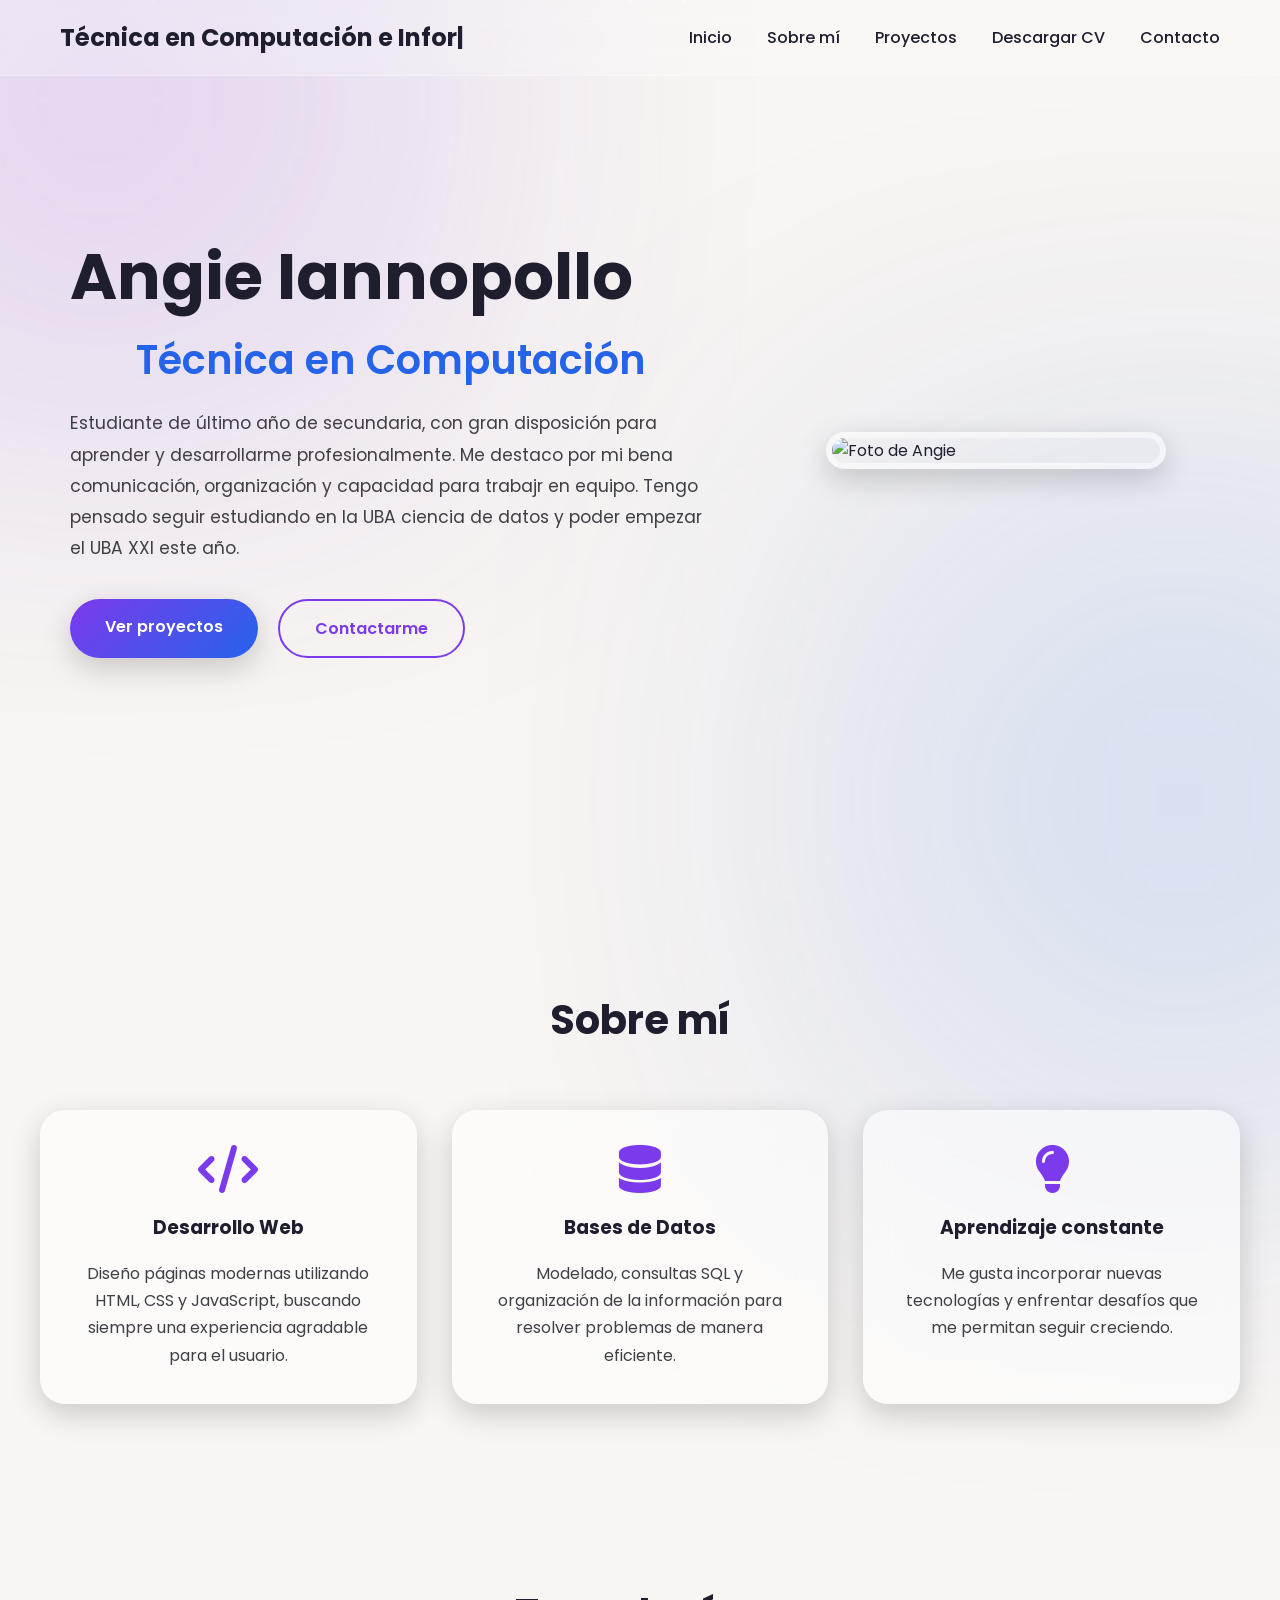
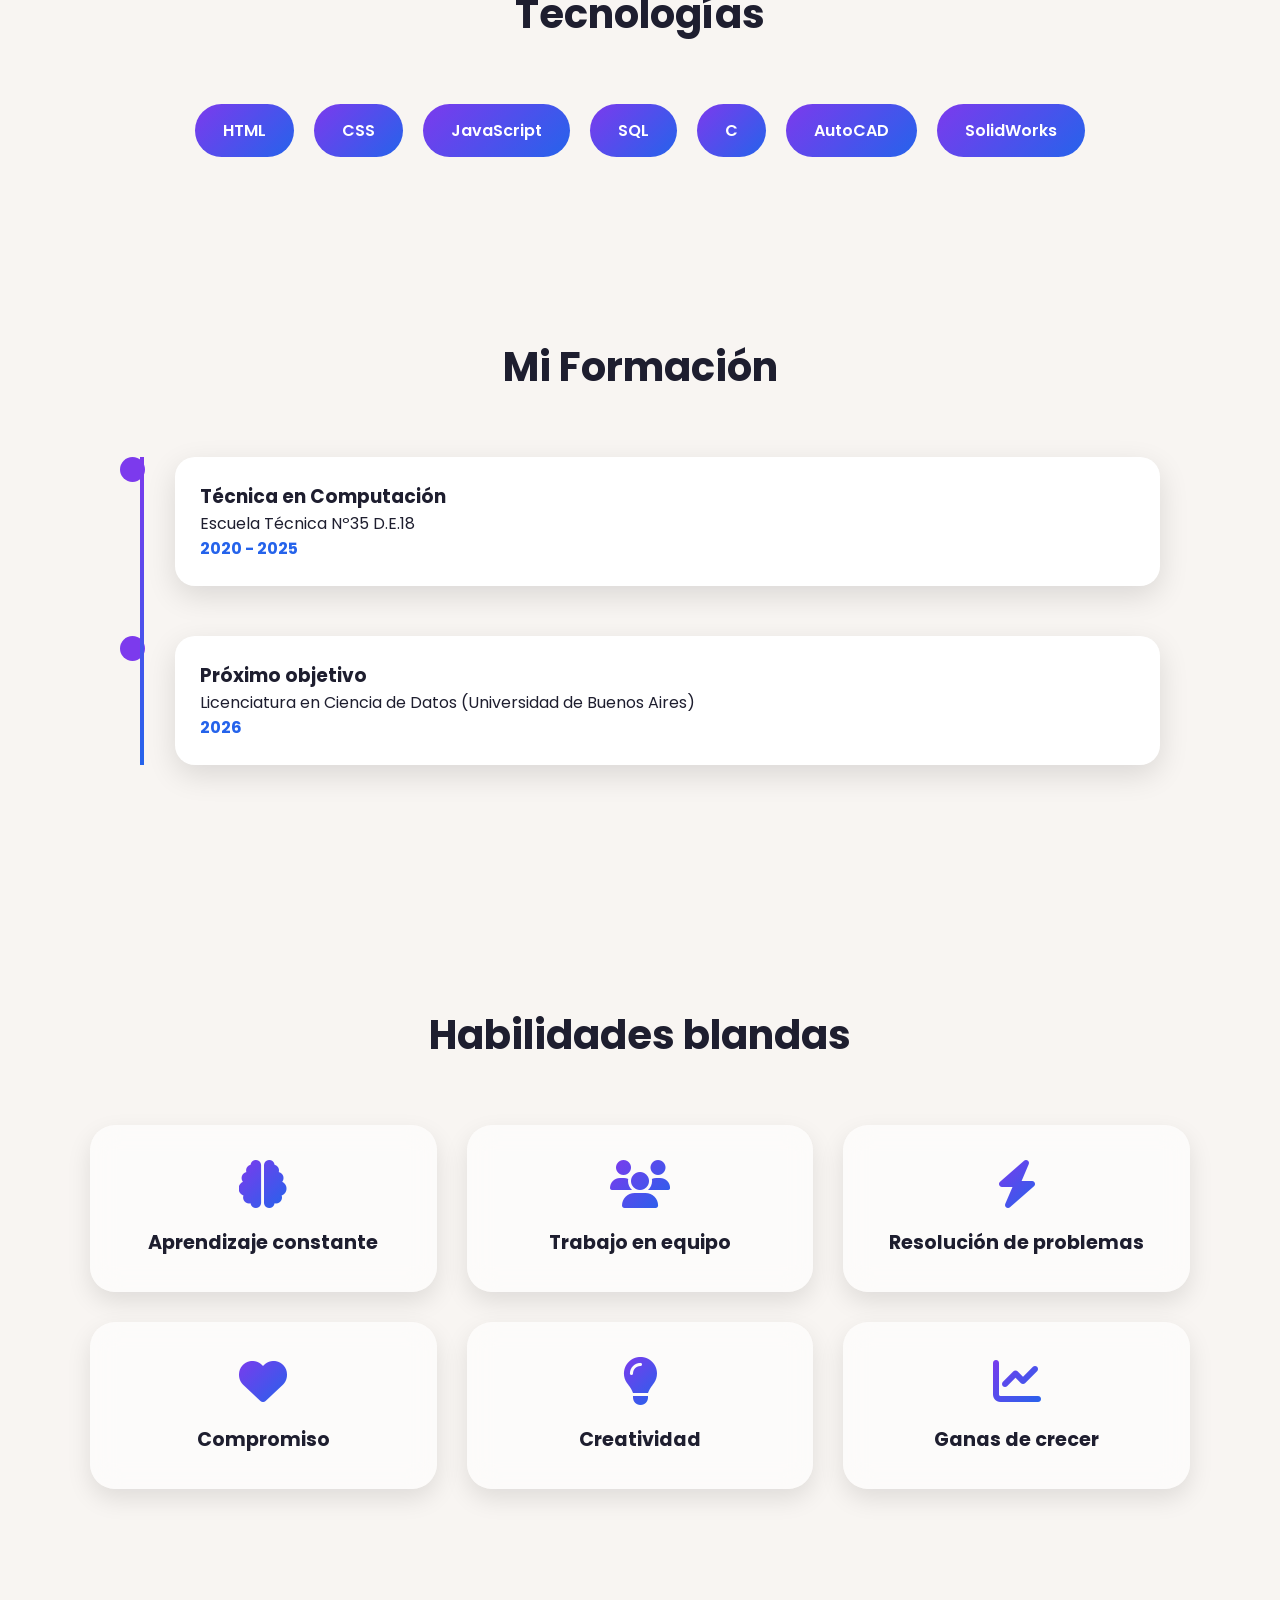
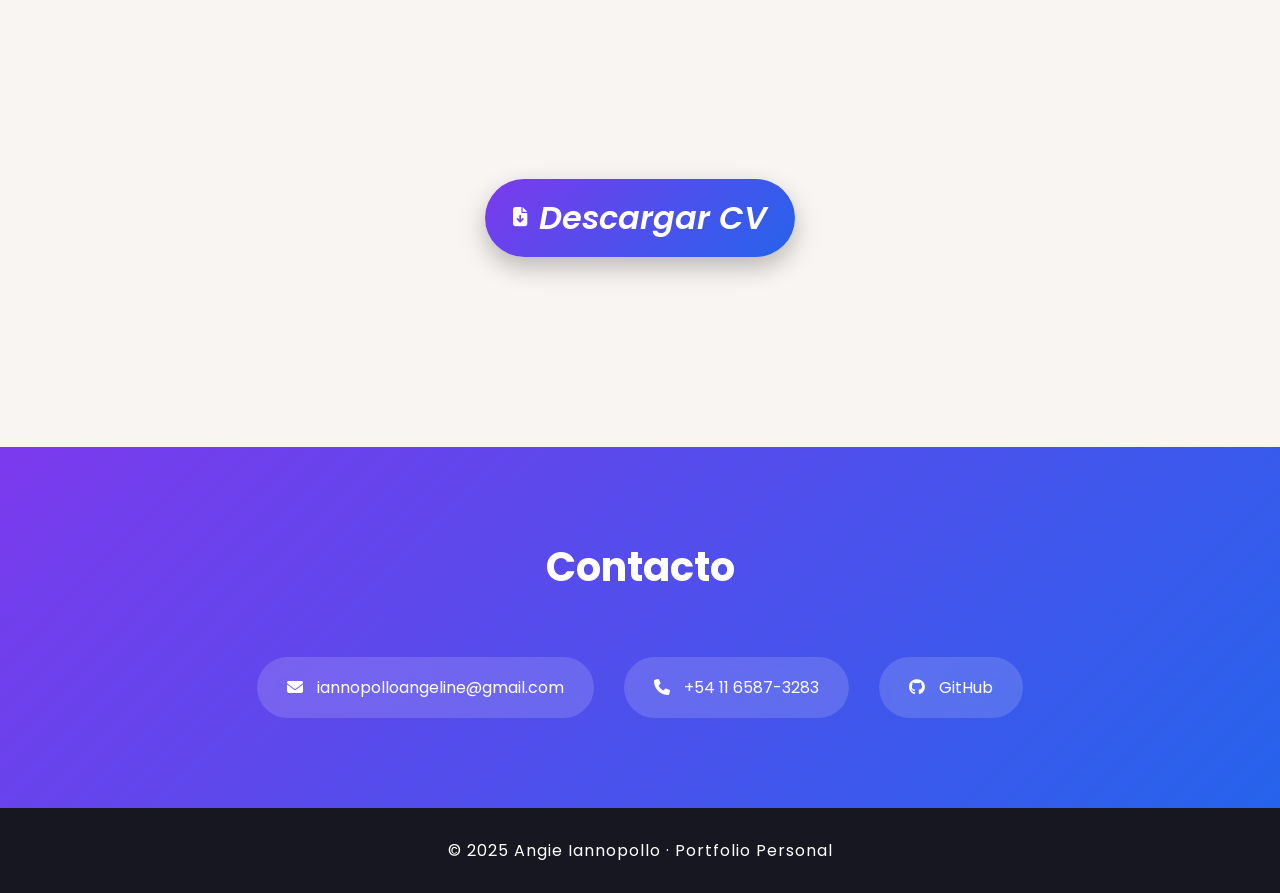
==== index.html @ 04ce960a "Subo todos los archivos de mi CV online" ====
<!DOCTYPE html>
<html lang="es">

<head>

    <meta charset="UTF-8">
    <meta name="viewport" content="width=device-width, initial-scale=1.0">

    <title>Angie Iannopollo | Portfolio</title>


    <link rel="stylesheet" href="style.css">

    <!-- Google Fonts -->
    <link rel="preconnect" href="https://fonts.googleapis.com">

    <link rel="preconnect" href="https://fonts.gstatic.com" crossorigin>

    <link href="https://fonts.googleapis.com/css2?family=Poppins:wght@300;400;500;600;700&display=swap" rel="stylesheet">

    <!-- ICONOS -->
    <link rel="stylesheet"
        href="https://cdnjs.cloudflare.com/ajax/libs/font-awesome/6.5.1/css/all.min.css">

</head>

<body>
    <div id="particles"></div>

    <!-- PRELOADER -->

<div id="preloader">

    <div class="loader">

        <h1>Angeline Iannopollo<span>.</span></h1>

        <div class="barra">

            <div class="progreso"></div>

        </div>

    </div>

</div>
    <!-- ==================== NAVBAR ==================== -->

    <header>

        <nav class="navbar">

            <h2 id="typing"></h2>
               
            </h2>

            <ul class="nav-links">

                <li><a href="index.html">Inicio</a></li>

                <li><a href="#sobremi">Sobre mí</a></li>

                <li><a href="projects.html">Proyectos</a></li>

                <li><a href="#descargarcv">Descargar CV</a></li>

                <li><a href="#contacto">Contacto</a></li>

            </ul>

        </nav>

    </header>

    <!-- ==================== HERO ==================== -->

    <section class="hero">

        <div class="hero-text">
            <h1>
                Angie Iannopollo
            </h1>

            <h2>
                Técnica en Computación
            </h2>

            <p class="descripcion">

                Estudiante de último año de secundaria, con gran disposición para aprender
                y desarrollarme profesionalmente. Me destaco por mi bena comunicación, organización y capacidad para trabajr
                en equipo.
                Tengo pensado seguir estudiando en la UBA ciencia de datos y poder empezar el UBA XXI este año.
            </p>

            <div class="botones">

                <a href="projects.html" class="btn">
                    Ver proyectos
                </a>

                <a href="#contacto" class="btn-secundario">
                    Contactarme
                </a>

            </div>

        </div>

        <div class="hero-img">

            <img src="img/perfil.jpg" alt="Foto de Angie">

        </div>

    </section>

    <!-- ==================== SOBRE MI ==================== -->

    <section id="sobremi" class="preview">

        <div class="titulo">

            <h2>Sobre mí</h2>

        </div>

        <div class="cards-preview">

            <div class="card">

                <i class="fa-solid fa-code"></i>

                <h3>Desarrollo Web</h3>

                <p>

                    Diseño páginas modernas utilizando HTML, CSS y JavaScript,
                    buscando siempre una experiencia agradable para el usuario.

                </p>

            </div>

            <div class="card">

                <i class="fa-solid fa-database"></i>

                <h3>Bases de Datos</h3>

                <p>

                    Modelado, consultas SQL y organización de la información
                    para resolver problemas de manera eficiente.

                </p>

            </div>

            <div class="card">

                <i class="fa-solid fa-lightbulb"></i>

                <h3>Aprendizaje constante</h3>

                <p>

                    Me gusta incorporar nuevas tecnologías y enfrentar desafíos
                    que me permitan seguir creciendo.

                </p>

            </div>

        </div>

    </section>

    <!-- ==================== TECNOLOGIAS ==================== -->

    <section class="tecnologias">

        <h2>Tecnologías</h2>

        <div class="tech">

            <span>HTML</span>

            <span>CSS</span>

            <span>JavaScript</span>

            <span>SQL</span>

            <span>C</span>

            <span>AutoCAD</span>

            <span>SolidWorks</span>

        </div>

    </section>

    <section class="educacion">

    <h2>Mi Formación</h2>

    <div class="timeline">

        <div class="evento">

            <div class="circulo"></div>

            <div class="contenido">

                <h3>Técnica en Computación</h3>

                <p>
                    Escuela Técnica Nº35 D.E.18
                </p>

                <span>2020 - 2025</span>

            </div>

        </div>

        <div class="evento">

            <div class="circulo"></div>

            <div class="contenido">

                <h3>Próximo objetivo</h3>

                <p>

                    Licenciatura en Ciencia de Datos
                    (Universidad de Buenos Aires)

                </p>

                <span>2026</span>

            </div>

        </div>

    </div>

</section>

<section class="porque">

<h2>Habilidades blandas</h2>

<div class="porque-grid">

<div class="item">

<i class="fa-solid fa-brain"></i>

<h3>Aprendizaje constante</h3>

</div>

<div class="item">

<i class="fa-solid fa-users"></i>

<h3>Trabajo en equipo</h3>

</div>

<div class="item">

<i class="fa-solid fa-bolt"></i>

<h3>Resolución de problemas</h3>

</div>

<div class="item">

<i class="fa-solid fa-heart"></i>

<h3>Compromiso</h3>

</div>

<div class="item">

<i class="fa-solid fa-lightbulb"></i>

<h3>Creatividad</h3>

</div>

<div class="item">

<i class="fa-solid fa-chart-line"></i>

<h3>Ganas de crecer</h3>

</div>

</div>

</section>   

    <!-- ==================== FRASE ==================== -->

    <section id="descargarcv" class="frase">

        <blockquote>

              <a href="Angie-Iannopollo-CV.pdf" download class="cv-btn">
             <i class="fa-solid fa-file-arrow-down"></i>
             <span>Descargar CV</span></a>

        </blockquote>

    </section>
  
    <!-- ==================== CONTACTO ==================== -->

    <section id="contacto" class="contacto">

        <h2>Contacto</h2>

        <div class="contact-grid">

            <a href="mailto:iannopolloangeline@gmail.com">

                <i class="fa-solid fa-envelope"></i>

                iannopolloangeline@gmail.com

            </a>

            <a href="tel:+541165873283">

                <i class="fa-solid fa-phone"></i>

                +54 11 6587-3283

            </a>

            <a href="https://github.com/AngieIannopollo007" target="_blank">

                <i class="fa-brands fa-github"></i>

                GitHub

            </a>

        </div>

  

    </section>
    

    <!-- ==================== FOOTER ==================== -->

    <footer>

        <p>

            © 2025 Angie Iannopollo · Portfolio Personal

        </p>

    </footer>

    <script src="script.js"></script>

</body>

</html>
---- style.css ----
/* ==========================================
   PORTFOLIO - ANGIE IANNOPOLLO
========================================== */

:root{

    --violeta:#7C3AED;
    --azul:#2563EB;
    --crema:#F8F5F2;
    --oscuro:#1E1E2F;
    --gris:#3F3F46;
    --blanco:#ffffff;

    --degradado:linear-gradient(135deg,#7C3AED,#2563EB);

    --sombra:0 10px 30px rgba(0,0,0,.18);

}

*{
    margin:0;
    padding:0;
    box-sizing:border-box;
    scroll-behavior:smooth;
}

body{

    font-family:'Poppins',sans-serif;

    background:var(--crema);

    color:var(--oscuro);

    overflow-x:hidden;

}

/*===========================
FONDO ANIMADO
===========================*/

body::before{

    content:"";

    position:fixed;

    width:700px;

    height:700px;

    background:#7C3AED;

    opacity:.15;

    filter:blur(140px);

    top:-250px;

    left:-250px;

    animation:mover1 16s infinite alternate;

    z-index:-2;

}

body::after{

    content:"";

    position:fixed;

    width:700px;

    height:700px;

    background:#2563EB;

    opacity:.15;

    filter:blur(160px);

    bottom:-250px;

    right:-250px;

    animation:mover2 20s infinite alternate;

    z-index:-2;

}

/*EL PRELOADER*/

/*==========================
PRELOADER
==========================*/

#preloader{

position:fixed;

top:0;

left:0;

width:100%;

height:100vh;

background:linear-gradient(135deg,#7C3AED,#2563EB);

display:flex;

justify-content:center;

align-items:center;

z-index:999999;

transition:1s;

}

.loader{

text-align:center;

}

.loader h1{

font-size:4rem;

color:white;

margin-bottom:30px;

}

.loader span{

color:#F8F5F2;

}

.barra{

width:250px;

height:8px;

background:rgba(255,255,255,.25);

border-radius:30px;

overflow:hidden;

}

.progreso{

height:100%;

width:0;

background:white;

animation:cargar 2s forwards;

}

@keyframes cargar{

100%{

width:100%;

}

}

/*===========================
NAVBAR
===========================*/

header{

    position:fixed;

    width:100%;

    top:0;

    left:0;

    z-index:1000;

    backdrop-filter:blur(15px);

    background:rgba(255,255,255,.25);

    border-bottom:1px solid rgba(255,255,255,.25);

}

.navbar{

    max-width:1200px;

    margin:auto;

    display:flex;

    justify-content:space-between;

    align-items:center;

    padding:20px;

}

.logo{

    font-size:2rem;

    font-weight:700;

    color:var(--oscuro);

}

.logo span{

    color:var(--violeta);

}

.nav-links{

    display:flex;

    gap:35px;

    list-style:none;

}

.nav-links a{

    text-decoration:none;

    color:var(--oscuro);

    font-weight:500;

    transition:.3s;

    position:relative;

}

.nav-links a::after{

    content:"";

    position:absolute;

    width:0;

    height:3px;

    left:0;

    bottom:-5px;

    background:var(--degradado);

    transition:.3s;

    border-radius:20px;

}

.nav-links a:hover::after{

    width:100%;

}

.nav-links a:hover{

    color:var(--violeta);

}

/*===========================
HERO
===========================*/

.hero{

    min-height:100vh;

    max-width:1200px;

    margin:auto;

    display:grid;

    grid-template-columns:1.2fr .8fr;

    align-items:center;

    gap:70px;

    padding:130px 30px;

}

.presentacion{

    color:var(--violeta);

    font-weight:600;

    margin-bottom:15px;

}

.hero h1{

    font-size:4rem;

    line-height:1.1;

}

.hero h2{

    color:var(--azul);

    margin:18px 0;

    font-weight:600;

}

.descripcion{

    font-size:1.08rem;

    line-height:1.8;

    color:var(--gris);

    margin-bottom:35px;

}

/*===========================
BOTONES
===========================*/

.botones{

    display:flex;

    gap:20px;

    flex-wrap:wrap;

}

.btn{

    text-decoration:none;

    background:var(--degradado);

    color:white;

    padding:15px 35px;

    border-radius:50px;

    font-weight:600;

    transition:.35s;

    box-shadow:var(--sombra);

}

.btn:hover{

    transform:translateY(-6px);

    box-shadow:0 20px 35px rgba(37,99,235,.35);

}

.btn-secundario{

    text-decoration:none;

    border:2px solid var(--violeta);

    color:var(--violeta);

    padding:15px 35px;

    border-radius:50px;

    transition:.35s;

    font-weight:600;

}

.btn-secundario:hover{

    background:var(--violeta);

    color:white;

}

/*===========================
FOTO
===========================*/

.hero-img{

    display:flex;

    justify-content:center;

}

.hero-img img{

    width:340px;

    border-radius:30px;

    box-shadow:var(--sombra);

    animation:flotar 5s ease-in-out infinite;

    border:6px solid rgba(255,255,255,.5);

}

/*===========================
SECCIONES
===========================*/

section{

    padding:90px 30px;

}

section h2{

    text-align:center;

    font-size:2.5rem;

    margin-bottom:60px;

    color:var(--oscuro);

}

/*===========================
CARDS
===========================*/

.cards-preview{

    max-width:1200px;

    margin:auto;

    display:grid;

    grid-template-columns:repeat(3,1fr);

    gap:35px;

}

.card{

    background:rgba(255,255,255,.55);

    backdrop-filter:blur(18px);

    border-radius:25px;

    padding:35px;

    text-align:center;

    transition:.35s;

    box-shadow:var(--sombra);

}

.card:hover{

    transform:translateY(-12px);

}

.card i{

    font-size:3rem;

    color:var(--violeta);

    margin-bottom:20px;

}

.card h3{

    margin-bottom:18px;

}

.card p{

    line-height:1.7;

    color:var(--gris);

}

/*===========================
TECNOLOGIAS
===========================*/

.tech{

    max-width:1000px;

    margin:auto;

    display:flex;

    flex-wrap:wrap;

    justify-content:center;

    gap:20px;

}

.tech span{

    background:var(--degradado);

    color:white;

    padding:14px 28px;

    border-radius:40px;

    font-weight:600;

    transition:.3s;

}

.tech span:hover{

    transform:scale(1.08);

}

/*Formacionn*/
.educacion{

max-width:1100px;

margin:auto;

}

.timeline{

position:relative;

margin-top:60px;

}

.timeline::before{

content:"";

position:absolute;

left:20px;

top:0;

width:4px;

height:100%;

background:linear-gradient(#7C3AED,#2563EB);

}

.evento{

display:flex;

align-items:flex-start;

margin-bottom:50px;

}

.circulo{

width:25px;

height:25px;

border-radius:50%;

background:#7C3AED;

margin-right:30px;

flex-shrink:0;

}

.contenido{

background:white;

padding:25px;

border-radius:20px;

box-shadow:0 10px 30px rgba(0,0,0,.12);

width:100%;

}

.contenido span{

color:#2563EB;

font-weight:bold;

}

/*Hbilidades blandas*/

.porque{

padding:100px 20px;

}

.porque-grid{

display:grid;

grid-template-columns:repeat(3,1fr);

gap:30px;

max-width:1100px;

margin:auto;

}

.item{

background:rgba(255,255,255,.60);

backdrop-filter:blur(15px);

padding:35px;

border-radius:25px;

text-align:center;

transition:.35s;

box-shadow:0 10px 25px rgba(0,0,0,.10);

}

.item:hover{

transform:translateY(-10px);

}

.item i{

font-size:3rem;

margin-bottom:20px;

background:linear-gradient(135deg,#7C3AED,#2563EB);

-webkit-background-clip:text;

-webkit-text-fill-color:transparent;

}

.item h3{

font-size:1.2rem;

}

/*===========================
PROYECTOS
===========================*/

.cards-proyectos{

    max-width:1200px;

    margin:auto;

    display:grid;

    grid-template-columns:repeat(3,1fr);

    gap:35px;

}

.proyecto{

    background:rgba(255,255,255,.60);

    backdrop-filter:blur(18px);

    border-radius:25px;

    padding:35px;

    box-shadow:var(--sombra);

    transition:.4s;

    position:relative;

    overflow:hidden;

}

.proyecto::before{

    content:"";

    position:absolute;

    top:0;

    left:-100%;

    width:100%;

    height:6px;

    background:var(--degradado);

    transition:.5s;

}

.proyecto:hover::before{

    left:0;

}

.proyecto:hover{

    transform:translateY(-12px);

}

.proyecto h3{

    color:var(--violeta);

    margin-bottom:20px;

}

.proyecto p{

    color:var(--gris);

    line-height:1.7;

    margin-bottom:25px;

}

.btn-card{

    text-decoration:none;

    background:var(--degradado);

    color:white;

    padding:12px 25px;

    border-radius:40px;

    display:inline-block;

    transition:.3s;

}

.btn-card:hover{

    transform:scale(1.08);

}

/*===========================
FRASE
===========================*/

.frase{

    margin:100px auto;

    max-width:1000px;

    text-align:center;

}

.frase blockquote{

    font-size:2rem;

    font-style:italic;

    color:var(--violeta);

    font-weight:600;

    line-height:1.5;

}

/*===========================
CONTACTO
===========================*/

.contacto{

    background:linear-gradient(135deg,#7C3AED,#2563EB);

    color:white;

}

.contacto h2{

    color:white;

}

.contact-grid{

    max-width:900px;

    margin:auto;

    display:flex;

    justify-content:center;

    gap:30px;

    flex-wrap:wrap;

}

.contact-grid a{

    color:white;

    text-decoration:none;

    background:rgba(255,255,255,.15);

    backdrop-filter:blur(10px);

    padding:18px 30px;

    border-radius:50px;

    transition:.3s;

}

.contact-grid a:hover{

    background:white;

    color:var(--violeta);

}

.contact-grid i{

    margin-right:10px;

}

/*===========================
FOOTER
===========================*/

footer{

    background:#171722;

    color:white;

    text-align:center;

    padding:30px;

    letter-spacing:1px;

}

/*===========================
ANIMACIONES
===========================*/

@keyframes flotar{

    0%{

        transform:translateY(0);

    }

    50%{

        transform:translateY(-18px);

    }

    100%{

        transform:translateY(0);

    }

}

@keyframes mover1{

    from{

        transform:translate(0,0);

    }

    to{

        transform:translate(150px,120px);

    }

}

@keyframes mover2{

    from{

        transform:translate(0,0);

    }

    to{

        transform:translate(-180px,-100px);

    }

}

@keyframes aparecer{

    from{

        opacity:0;

        transform:translateY(60px);

    }

    to{

        opacity:1;

        transform:translateY(0);

    }

}

/*===========================
RESPONSIVE
===========================*/

@media(max-width:1000px){

.hero{

grid-template-columns:1fr;

text-align:center;

}

.hero-img{

order:-1;

margin-bottom:30px;

}

.cards-preview{

grid-template-columns:1fr;

}

.cards-proyectos{

grid-template-columns:1fr;

}

.contact-grid{

flex-direction:column;

align-items:center;

}

}

@media(max-width:700px){

.navbar{

flex-direction:column;

gap:20px;

}

.nav-links{

flex-wrap:wrap;

justify-content:center;

gap:18px;

}

.hero h1{

font-size:2.8rem;

}

.hero h2{

font-size:1.3rem;

}

.hero-img img{

width:240px;

}

.tech{

gap:12px;

}

.tech span{

padding:10px 20px;

}

section{

padding:70px 20px;

}

.frase blockquote{

font-size:1.4rem;

}

}

/*===========================
BOTÓN SUBIR
===========================*/

.top-btn{

position:fixed;

right:30px;

bottom:30px;

width:55px;

height:55px;

border:none;

border-radius:50%;

background:linear-gradient(135deg,#7C3AED,#2563EB);

color:white;

font-size:1.5rem;

cursor:pointer;

box-shadow:0 10px 25px rgba(0,0,0,.3);

transition:.3s;

opacity:0;

pointer-events:none;

z-index:999;

}

.top-btn:hover{

transform:scale(1.15);

}

#typing span{

animation:cursor .8s infinite;

}

@keyframes cursor{

50%{

opacity:0;

}

}
.proyecto{

position:relative;

overflow:hidden;

}

.proyecto::after{

content:"";

position:absolute;

top:-100%;

left:-100%;

width:60%;

height:250%;

background:rgba(255,255,255,.35);

transform:rotate(25deg);

transition:.8s;

}

.proyecto:hover::after{

left:170%;

}

#particles{

position:fixed;

top:0;

left:0;

width:100%;

height:100%;

overflow:hidden;

z-index:-5;

pointer-events:none;

}

.particle{

position:absolute;

width:4px;

height:4px;

border-radius:50%;

background:white;

opacity:.3;

animation:subir linear infinite;

}

@keyframes subir{

from{

transform:translateY(100vh);

}

to{

transform:translateY(-120vh);

}

}
/* ===========================
   BOTÓN CV PRO
=========================== */

.cv-btn{

    display:inline-flex;
    align-items:center;
    gap:12px;

    padding:15px 28px;

    background:linear-gradient(135deg,#7C3AED,#2563EB);

    color:white;

    text-decoration:none;

    font-weight:600;

    border-radius:50px;

    box-shadow:0 10px 25px rgba(0,0,0,.25);

    position:relative;

    overflow:hidden;

    transition:.3s ease;

}

/* icono */
.cv-btn i{
    font-size:1.2rem;
}

/* hover movimiento */
.cv-btn:hover{

    transform:translateY(-5px) scale(1.03);

    box-shadow:0 18px 35px rgba(37,99,235,.35);

}

/* brillo animado */
.cv-btn::before{

    content:"";

    position:absolute;

    top:-50%;

    left:-60%;

    width:40%;

    height:200%;

    background:rgba(255,255,255,.35);

    transform:rotate(25deg);

    transition:.6s;

}

.cv-btn:hover::before{

    left:140%;

}

/* efecto de click */
.cv-btn:active{

    transform:scale(.98);

}
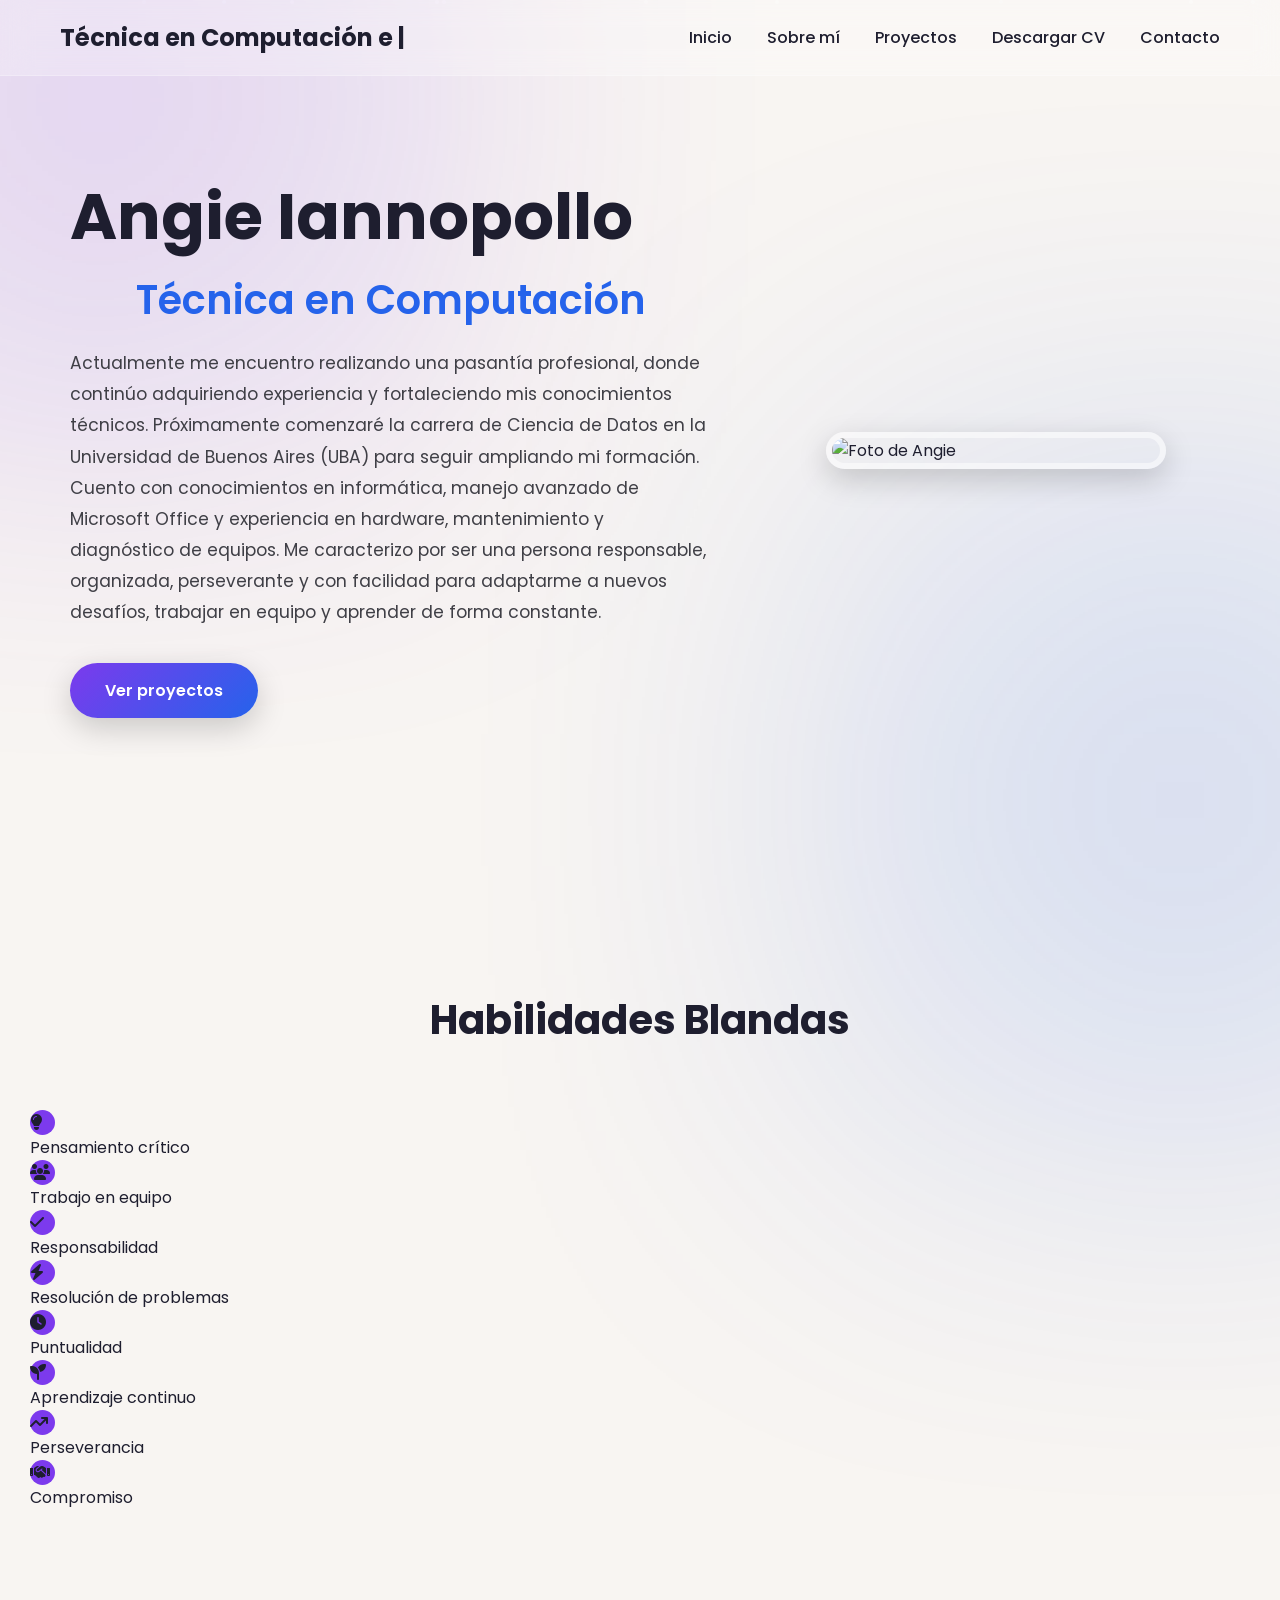
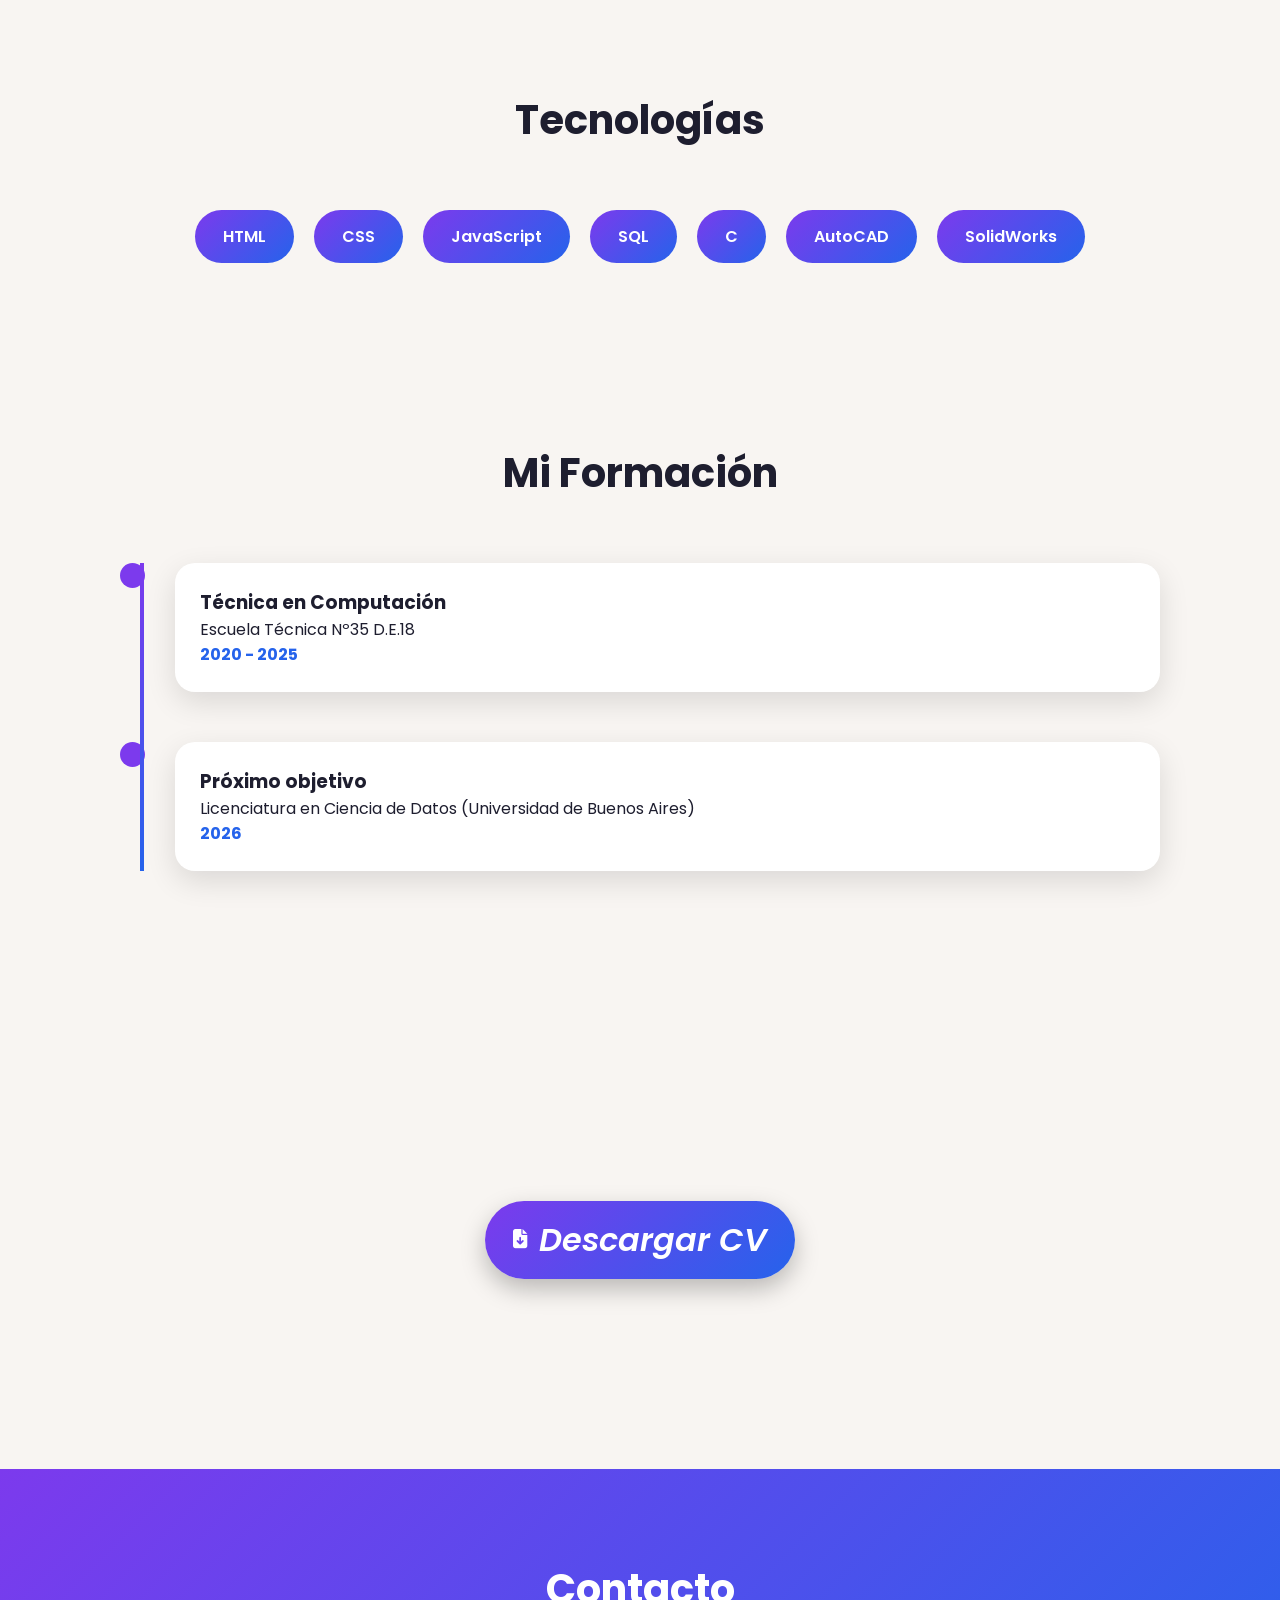
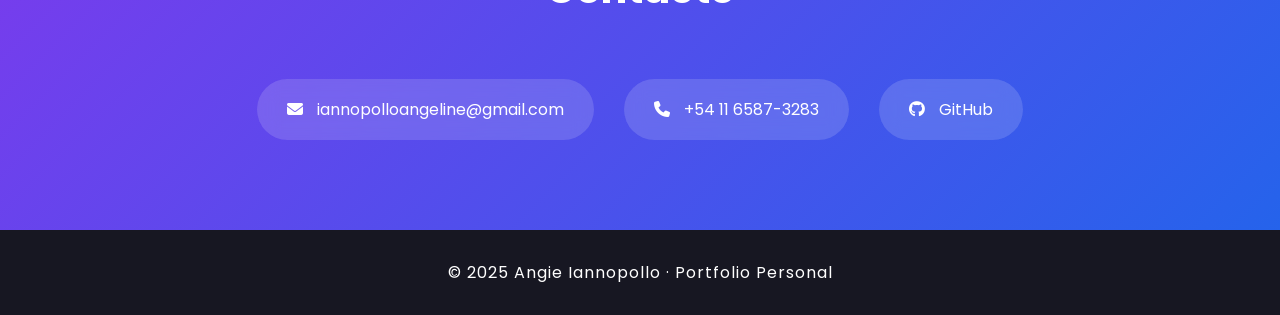
==== commit 2f0ca825: "Revise content in index.html for clarity and detail Updated personal information and skills section " ====
--- a/index.html
+++ b/index.html
@@ -1,181 +1,132 @@
 <!DOCTYPE html>
 <html lang="es">
-
 <head>
-
     <meta charset="UTF-8">
     <meta name="viewport" content="width=device-width, initial-scale=1.0">
-
     <title>Angie Iannopollo | Portfolio</title>
-
-
     <link rel="stylesheet" href="style.css">
-
     <!-- Google Fonts -->
     <link rel="preconnect" href="https://fonts.googleapis.com">
-
     <link rel="preconnect" href="https://fonts.gstatic.com" crossorigin>
-
     <link href="https://fonts.googleapis.com/css2?family=Poppins:wght@300;400;500;600;700&display=swap" rel="stylesheet">
-
     <!-- ICONOS -->
     <link rel="stylesheet"
         href="https://cdnjs.cloudflare.com/ajax/libs/font-awesome/6.5.1/css/all.min.css">
-
 </head>
-
 <body>
     <div id="particles"></div>
-
     <!-- PRELOADER -->
-
 <div id="preloader">
-
     <div class="loader">
-
-        <h1>Angeline Iannopollo<span>.</span></h1>
-
+     <h1>Angeline Iannopollo<span>.</span></h1>
         <div class="barra">
-
             <div class="progreso"></div>
-
-        </div>
-
-    </div>
-
+        </div>
+    </div>
 </div>
     <!-- ==================== NAVBAR ==================== -->
-
     <header>
-
         <nav class="navbar">
-
-            <h2 id="typing"></h2>
-               
+            <h2 id="typing"></h2>   
             </h2>
-
             <ul class="nav-links">
-
                 <li><a href="index.html">Inicio</a></li>
-
                 <li><a href="#sobremi">Sobre mí</a></li>
-
                 <li><a href="projects.html">Proyectos</a></li>
-
                 <li><a href="#descargarcv">Descargar CV</a></li>
-
                 <li><a href="#contacto">Contacto</a></li>
-
             </ul>
-
         </nav>
-
     </header>
-
     <!-- ==================== HERO ==================== -->
 
     <section class="hero">
 
         <div class="hero-text">
-            <h1>
-                Angie Iannopollo
-            </h1>
-
-            <h2>
-                Técnica en Computación
-            </h2>
-
+            <h1>Angie Iannopollo </h1>
+            <h2>Técnica en Computación</h2>
             <p class="descripcion">
-
-                Estudiante de último año de secundaria, con gran disposición para aprender
-                y desarrollarme profesionalmente. Me destaco por mi bena comunicación, organización y capacidad para trabajr
-                en equipo.
-                Tengo pensado seguir estudiando en la UBA ciencia de datos y poder empezar el UBA XXI este año.
+            Actualmente me encuentro realizando una pasantía profesional, donde continúo adquiriendo experiencia y fortaleciendo mis 
+            conocimientos técnicos. Próximamente comenzaré la carrera de Ciencia de Datos en la Universidad de Buenos Aires (UBA) para seguir ampliando
+            mi formación. Cuento con conocimientos en informática, manejo avanzado de Microsoft Office y experiencia en hardware, mantenimiento 
+            y diagnóstico de equipos. Me caracterizo por ser una persona responsable, organizada, perseverante y con facilidad para adaptarme 
+            a nuevos desafíos, trabajar en equipo y aprender de forma constante.
             </p>
-
             <div class="botones">
-
-                <a href="projects.html" class="btn">
-                    Ver proyectos
-                </a>
-
-                <a href="#contacto" class="btn-secundario">
-                    Contactarme
-                </a>
-
-            </div>
-
-        </div>
-
+                <a href="projects.html" class="btn">Ver proyectos</a>
+         </div>
+        </div>
         <div class="hero-img">
-
             <img src="img/perfil.jpg" alt="Foto de Angie">
-
-        </div>
-
-    </section>
-
+        </div>
+    </section>
     <!-- ==================== SOBRE MI ==================== -->
 
     <section id="sobremi" class="preview">
-
-        <div class="titulo">
-
-            <h2>Sobre mí</h2>
-
-        </div>
-
-        <div class="cards-preview">
-
-            <div class="card">
-
-                <i class="fa-solid fa-code"></i>
-
-                <h3>Desarrollo Web</h3>
-
-                <p>
-
-                    Diseño páginas modernas utilizando HTML, CSS y JavaScript,
-                    buscando siempre una experiencia agradable para el usuario.
-
-                </p>
-
-            </div>
-
-            <div class="card">
-
-                <i class="fa-solid fa-database"></i>
-
-                <h3>Bases de Datos</h3>
-
-                <p>
-
-                    Modelado, consultas SQL y organización de la información
-                    para resolver problemas de manera eficiente.
-
-                </p>
-
-            </div>
-
-            <div class="card">
-
+    <div class="titulo">
+        <h2>Habilidades Blandas</h2>
+    </div>
+
+    <div class="habilidades">
+
+        <div class="habilidad">
+            <div class="circulo">
                 <i class="fa-solid fa-lightbulb"></i>
-
-                <h3>Aprendizaje constante</h3>
-
-                <p>
-
-                    Me gusta incorporar nuevas tecnologías y enfrentar desafíos
-                    que me permitan seguir creciendo.
-
-                </p>
-
-            </div>
-
-        </div>
-
-    </section>
-
+            </div>
+            <p>Pensamiento crítico</p>
+        </div>
+
+        <div class="habilidad">
+            <div class="circulo">
+                <i class="fa-solid fa-users"></i>
+            </div>
+            <p>Trabajo en equipo</p>
+        </div>
+
+        <div class="habilidad">
+            <div class="circulo">
+                <i class="fa-solid fa-check"></i>
+            </div>
+            <p>Responsabilidad</p>
+        </div>
+
+        <div class="habilidad">
+            <div class="circulo">
+                <i class="fa-solid fa-bolt"></i>
+            </div>
+            <p>Resolución de problemas</p>
+        </div>
+
+        <div class="habilidad">
+            <div class="circulo">
+                <i class="fa-solid fa-clock"></i>
+            </div>
+            <p>Puntualidad</p>
+        </div>
+
+        <div class="habilidad">
+            <div class="circulo">
+                <i class="fa-solid fa-seedling"></i>
+            </div>
+            <p>Aprendizaje continuo</p>
+        </div>
+
+        <div class="habilidad">
+            <div class="circulo">
+                <i class="fa-solid fa-arrow-trend-up"></i>
+            </div>
+            <p>Perseverancia</p>
+        </div>
+
+        <div class="habilidad">
+            <div class="circulo">
+                <i class="fa-solid fa-handshake"></i>
+            </div>
+            <p>Compromiso</p>
+        </div>
+
+    </div>
+</section>
     <!-- ==================== TECNOLOGIAS ==================== -->
 
     <section class="tecnologias">
@@ -251,66 +202,6 @@
 
 </section>
 
-<section class="porque">
-
-<h2>Habilidades blandas</h2>
-
-<div class="porque-grid">
-
-<div class="item">
-
-<i class="fa-solid fa-brain"></i>
-
-<h3>Aprendizaje constante</h3>
-
-</div>
-
-<div class="item">
-
-<i class="fa-solid fa-users"></i>
-
-<h3>Trabajo en equipo</h3>
-
-</div>
-
-<div class="item">
-
-<i class="fa-solid fa-bolt"></i>
-
-<h3>Resolución de problemas</h3>
-
-</div>
-
-<div class="item">
-
-<i class="fa-solid fa-heart"></i>
-
-<h3>Compromiso</h3>
-
-</div>
-
-<div class="item">
-
-<i class="fa-solid fa-lightbulb"></i>
-
-<h3>Creatividad</h3>
-
-</div>
-
-<div class="item">
-
-<i class="fa-solid fa-chart-line"></i>
-
-<h3>Ganas de crecer</h3>
-
-</div>
-
-</div>
-
-</section>   
-
-    <!-- ==================== FRASE ==================== -->
-
     <section id="descargarcv" class="frase">
 
         <blockquote>
@@ -378,4 +269,4 @@
 
 </body>
 
-</html>+</html>
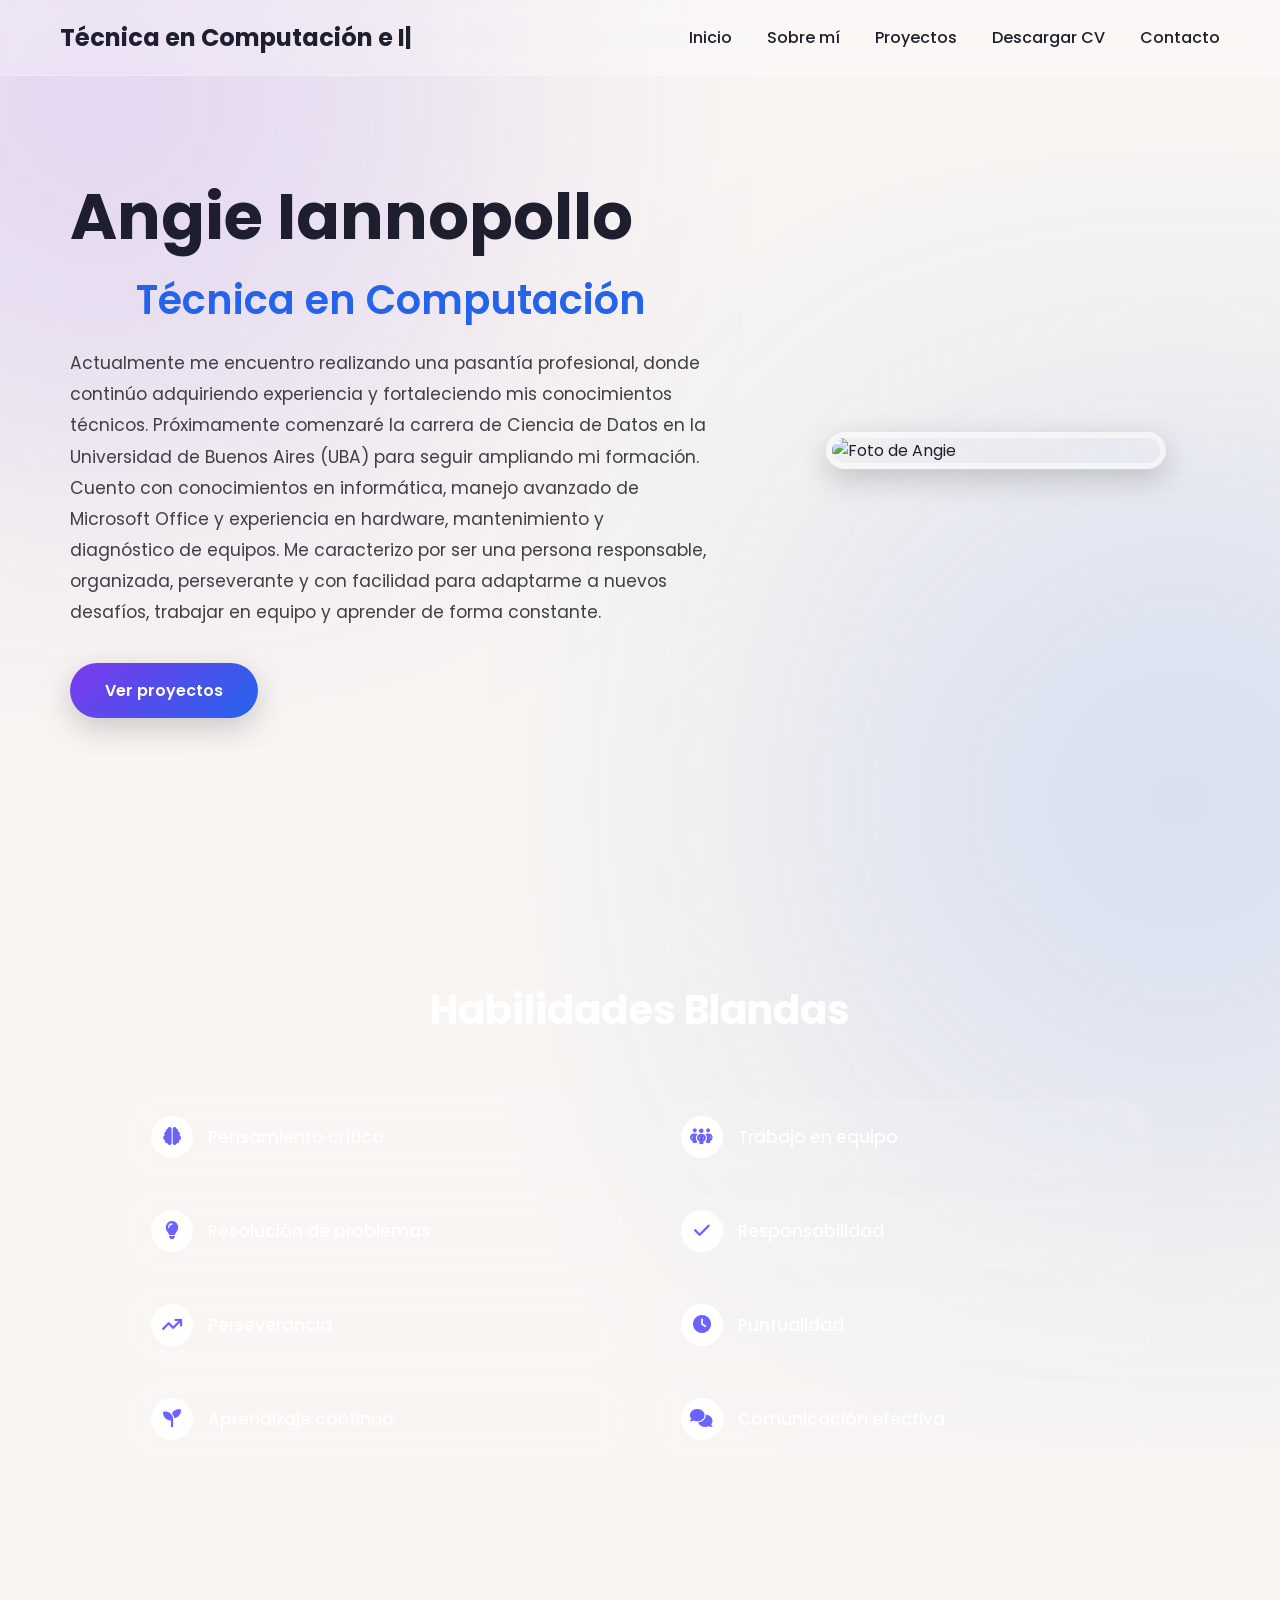
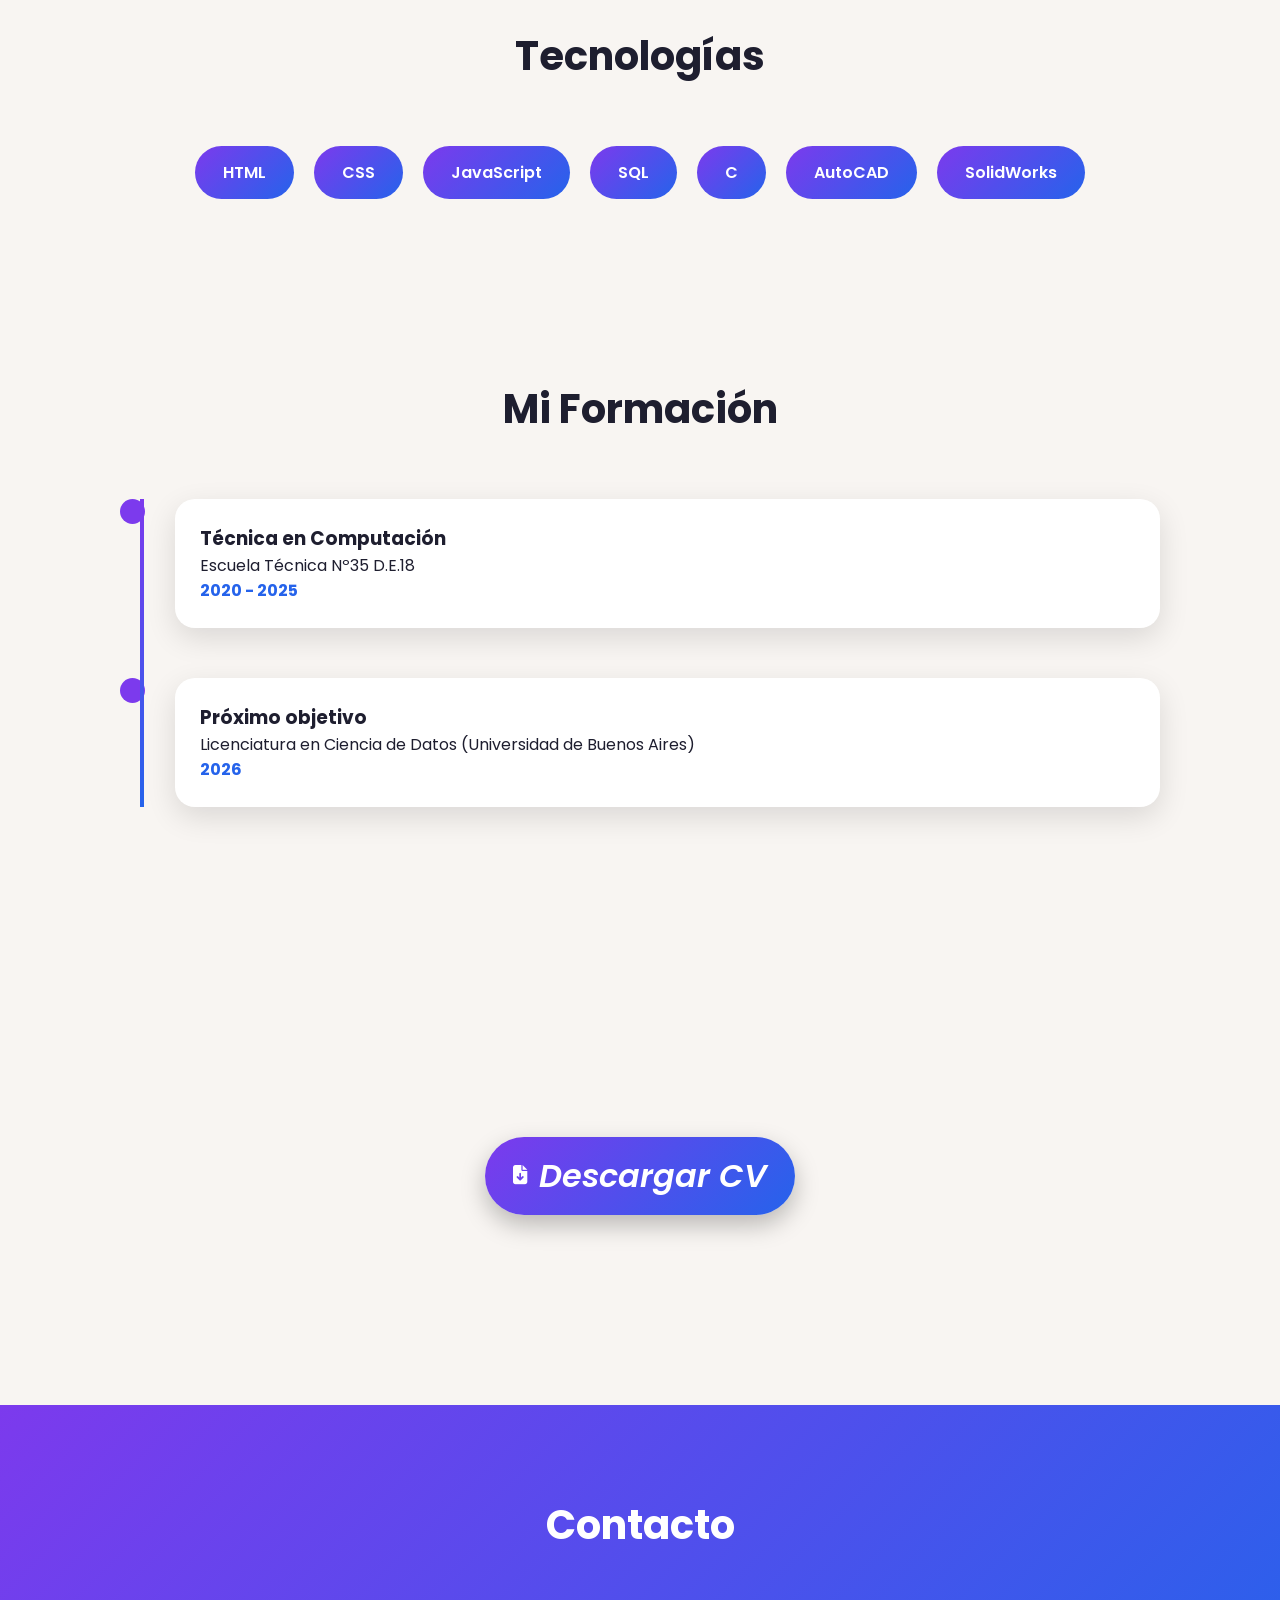
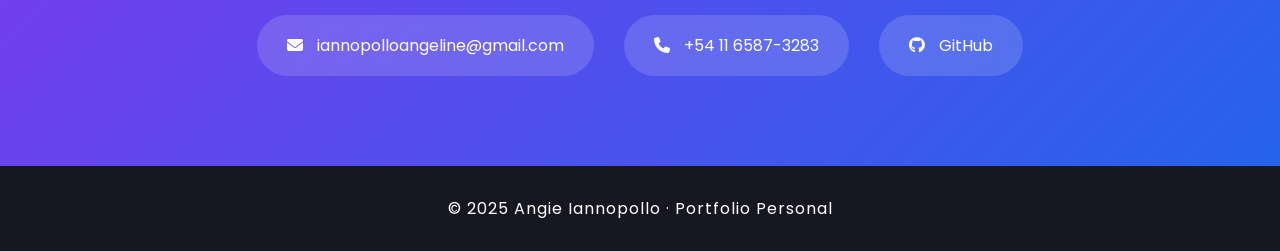
==== commit 56085b53: "Update index.html" ====
--- a/index.html
+++ b/index.html
@@ -62,67 +62,51 @@
     </section>
     <!-- ==================== SOBRE MI ==================== -->
 
-    <section id="sobremi" class="preview">
+   <section id="sobremi">
     <div class="titulo">
         <h2>Habilidades Blandas</h2>
     </div>
 
-    <div class="habilidades">
-
-        <div class="habilidad">
-            <div class="circulo">
-                <i class="fa-solid fa-lightbulb"></i>
-            </div>
-            <p>Pensamiento crítico</p>
-        </div>
-
-        <div class="habilidad">
-            <div class="circulo">
-                <i class="fa-solid fa-users"></i>
-            </div>
-            <p>Trabajo en equipo</p>
-        </div>
-
-        <div class="habilidad">
-            <div class="circulo">
-                <i class="fa-solid fa-check"></i>
-            </div>
-            <p>Responsabilidad</p>
-        </div>
-
-        <div class="habilidad">
-            <div class="circulo">
-                <i class="fa-solid fa-bolt"></i>
-            </div>
-            <p>Resolución de problemas</p>
-        </div>
-
-        <div class="habilidad">
-            <div class="circulo">
-                <i class="fa-solid fa-clock"></i>
-            </div>
-            <p>Puntualidad</p>
-        </div>
-
-        <div class="habilidad">
-            <div class="circulo">
-                <i class="fa-solid fa-seedling"></i>
-            </div>
-            <p>Aprendizaje continuo</p>
-        </div>
-
-        <div class="habilidad">
-            <div class="circulo">
-                <i class="fa-solid fa-arrow-trend-up"></i>
-            </div>
-            <p>Perseverancia</p>
-        </div>
-
-        <div class="habilidad">
-            <div class="circulo">
-                <i class="fa-solid fa-handshake"></i>
-            </div>
-            <p>Compromiso</p>
+    <div class="burbujas">
+
+        <div class="burbuja">
+            <i class="fa-solid fa-brain"></i>
+            <span>Pensamiento crítico</span>
+        </div>
+
+        <div class="burbuja">
+            <i class="fa-solid fa-people-group"></i>
+            <span>Trabajo en equipo</span>
+        </div>
+
+        <div class="burbuja">
+            <i class="fa-solid fa-lightbulb"></i>
+            <span>Resolución de problemas</span>
+        </div>
+
+        <div class="burbuja">
+            <i class="fa-solid fa-check"></i>
+            <span>Responsabilidad</span>
+        </div>
+
+        <div class="burbuja">
+            <i class="fa-solid fa-arrow-trend-up"></i>
+            <span>Perseverancia</span>
+        </div>
+
+        <div class="burbuja">
+            <i class="fa-solid fa-clock"></i>
+            <span>Puntualidad</span>
+        </div>
+
+        <div class="burbuja">
+            <i class="fa-solid fa-seedling"></i>
+            <span>Aprendizaje continuo</span>
+        </div>
+
+        <div class="burbuja">
+            <i class="fa-solid fa-comments"></i>
+            <span>Comunicación efectiva</span>
         </div>
 
     </div>
--- a/style.css
+++ b/style.css
@@ -667,69 +667,75 @@
 
 }
 
-/*Hbilidades blandas*/
-
-.porque{
-
-padding:100px 20px;
-
-}
-
-.porque-grid{
-
-display:grid;
-
-grid-template-columns:repeat(3,1fr);
-
-gap:30px;
-
-max-width:1100px;
-
-margin:auto;
-
-}
-
-.item{
-
-background:rgba(255,255,255,.60);
-
-backdrop-filter:blur(15px);
-
-padding:35px;
-
-border-radius:25px;
-
-text-align:center;
-
-transition:.35s;
-
-box-shadow:0 10px 25px rgba(0,0,0,.10);
-
-}
-
-.item:hover{
-
-transform:translateY(-10px);
-
-}
-
-.item i{
-
-font-size:3rem;
-
-margin-bottom:20px;
-
-background:linear-gradient(135deg,#7C3AED,#2563EB);
-
--webkit-background-clip:text;
-
--webkit-text-fill-color:transparent;
-
-}
-
-.item h3{
-
-font-size:1.2rem;
+/*El Sobre mi*/
+#sobremi{
+    padding: 80px 10%;
+}
+
+#sobremi .titulo{
+    text-align:center;
+    margin-bottom:40px;
+}
+
+#sobremi .titulo h2{
+    color:#fff;
+    font-size:40px;
+}
+
+.burbujas{
+    display:grid;
+    grid-template-columns:repeat(2, 1fr);
+    gap:20px 35px;
+}
+
+.burbuja{
+    display:flex;
+    align-items:center;
+    gap:15px;
+
+    padding:15px 22px;
+
+    border-radius:50px;
+
+    background:rgba(255,255,255,.08);
+
+    border:1px solid rgba(255,255,255,.15);
+
+    backdrop-filter:blur(8px);
+
+    transition:.3s;
+}
+
+.burbuja:hover{
+    transform:translateY(-4px);
+    background:#6c63ff;
+}
+
+.burbuja i{
+    width:42px;
+    height:42px;
+
+    display:flex;
+    justify-content:center;
+    align-items:center;
+
+    border-radius:50%;
+    background:white;
+    color:#6c63ff;
+    font-size:18px;
+}
+
+.burbuja span{
+    color:white;
+    font-size:17px;
+    font-weight:500;
+}
+
+@media(max-width:768px){
+
+    .burbujas{
+        grid-template-columns:1fr;
+    }
 
 }
 
@@ -1373,4 +1379,4 @@
 
     transform:scale(.98);
 
-}+}
